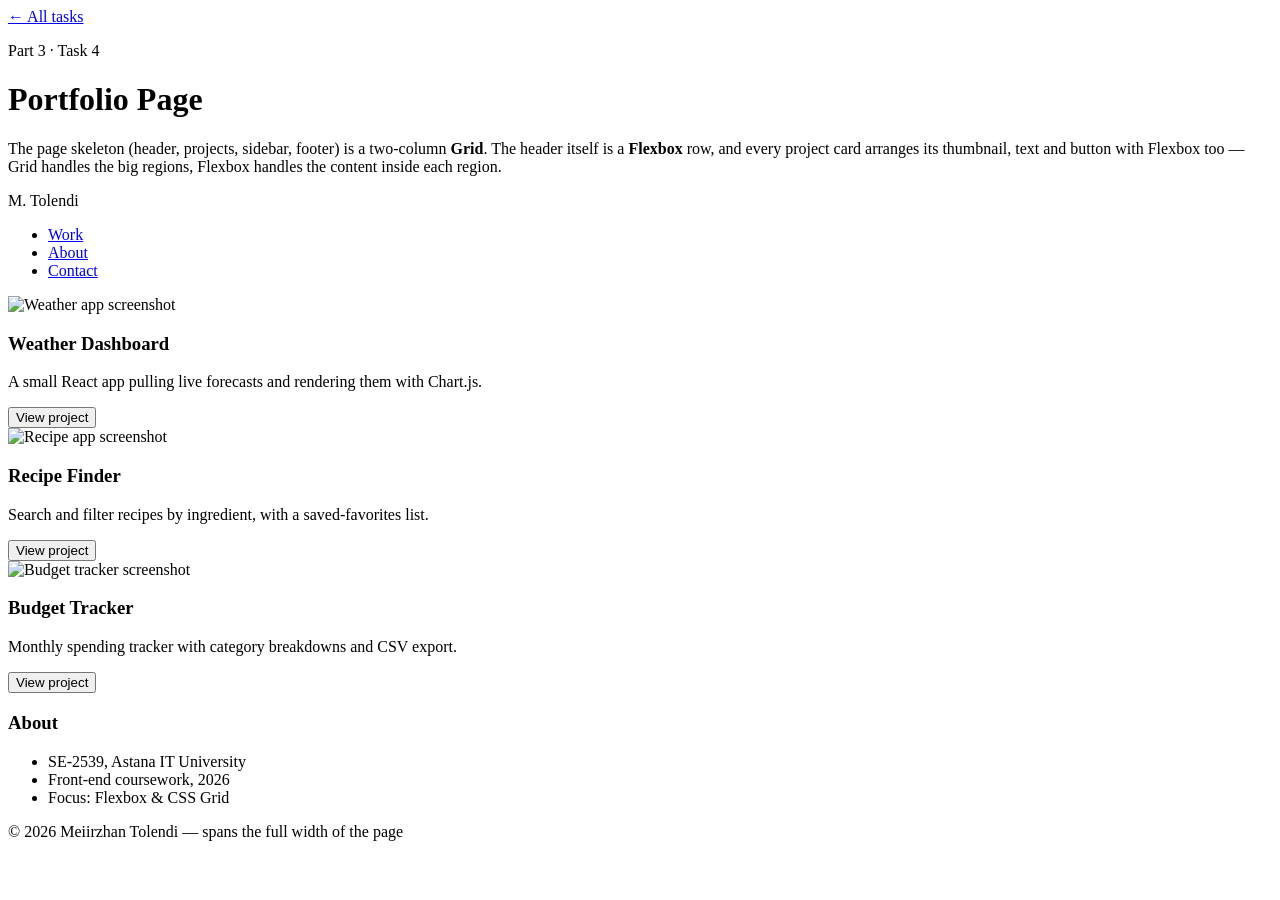
==== task4-portfolio.html @ d4a6d3f5 "Add files via upload" ====
<!DOCTYPE html>
<html lang="en">
<head>
<meta charset="UTF-8">
<meta name="viewport" content="width=device-width, initial-scale=1">
<title>Task 4 — Portfolio Page</title>
<link rel="stylesheet" href="css/style.css">
</head>
<body>
<div class="wrap">
  <a class="back-link" href="index.html">← All tasks</a>
  <p class="task-label">Part 3 · Task 4</p>
  <h1>Portfolio Page</h1>
  <p class="task-intro">The page skeleton (header, projects, sidebar, footer) is a two-column <strong>Grid</strong>. The header itself is a <strong>Flexbox</strong> row, and every project card arranges its thumbnail, text and button with Flexbox too — Grid handles the big regions, Flexbox handles the content inside each region.</p>

  <header class="portfolio-header">
    <div class="logo">M. Tolendi</div>
    <nav>
      <ul>
        <li><a href="#">Work</a></li>
        <li><a href="#">About</a></li>
        <li><a href="#">Contact</a></li>
      </ul>
    </nav>
  </header>

  <main class="portfolio-main">
    <section class="projects">
      <article class="project-card">
        <img src="https://picsum.photos/id/180/200/200" alt="Weather app screenshot">
        <div class="project-body">
          <h3>Weather Dashboard</h3>
          <p>A small React app pulling live forecasts and rendering them with Chart.js.</p>
          <button>View project</button>
        </div>
      </article>
      <article class="project-card">
        <img src="https://picsum.photos/id/201/200/200" alt="Recipe app screenshot">
        <div class="project-body">
          <h3>Recipe Finder</h3>
          <p>Search and filter recipes by ingredient, with a saved-favorites list.</p>
          <button>View project</button>
        </div>
      </article>
      <article class="project-card">
        <img src="https://picsum.photos/id/24/200/200" alt="Budget tracker screenshot">
        <div class="project-body">
          <h3>Budget Tracker</h3>
          <p>Monthly spending tracker with category breakdowns and CSV export.</p>
          <button>View project</button>
        </div>
      </article>
    </section>

    <aside class="sidebar-info">
      <h3>About</h3>
      <ul>
        <li>SE-2539, Astana IT University</li>
        <li>Front-end coursework, 2026</li>
        <li>Focus: Flexbox &amp; CSS Grid</li>
      </ul>
    </aside>
  </main>

  <footer class="portfolio-footer">© 2026 Meiirzhan Tolendi — spans the full width of the page</footer>
</div>
</body>
</html>
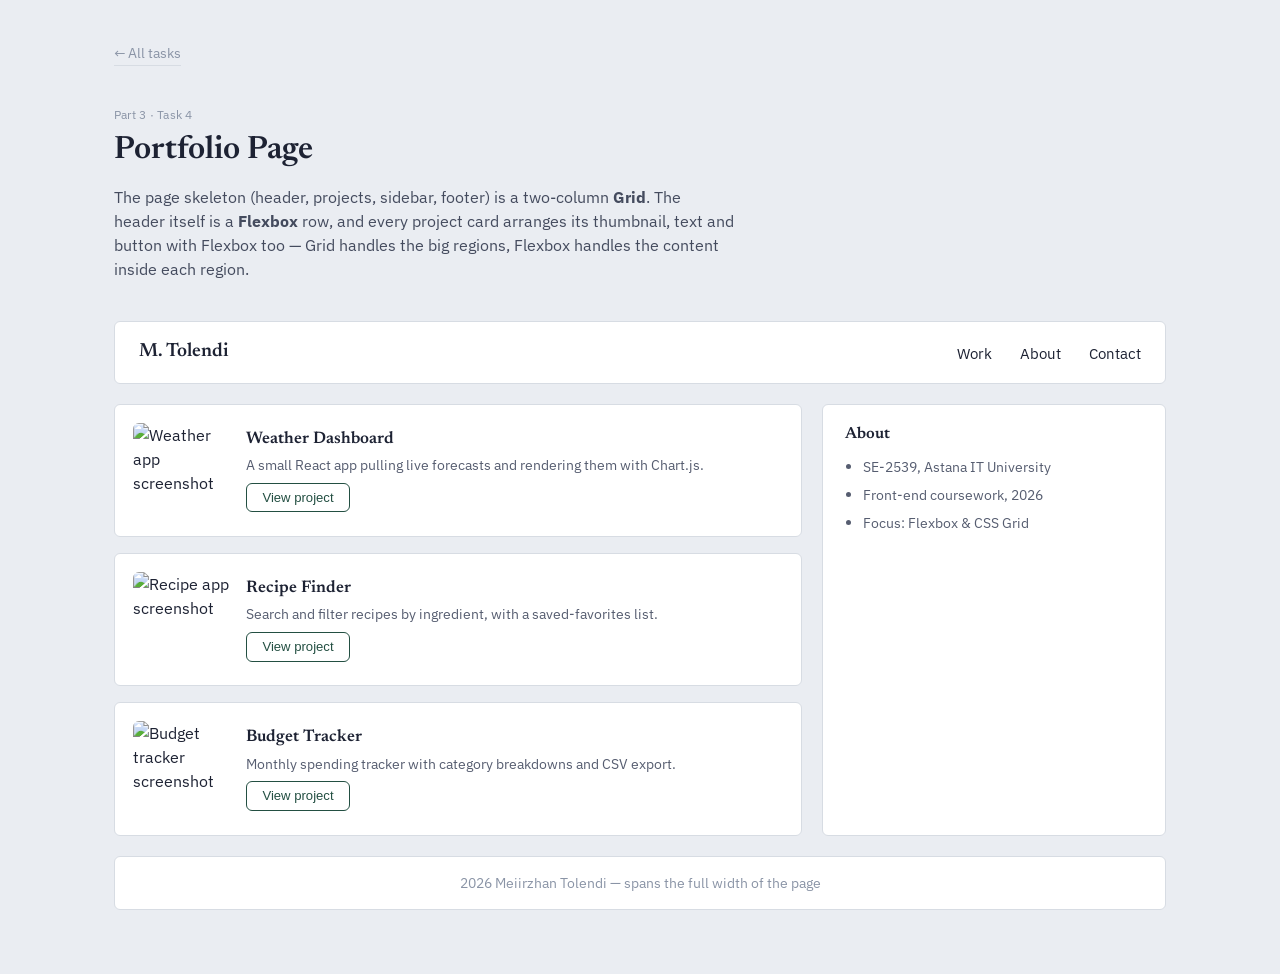
==== commit 3997bed3: "Remove copyright symbol from footer" ====
--- a/task4-portfolio.html
+++ b/task4-portfolio.html
@@ -62,7 +62,7 @@
     </aside>
   </main>
 
-  <footer class="portfolio-footer">© 2026 Meiirzhan Tolendi — spans the full width of the page</footer>
+  <footer class="portfolio-footer"> 2026 Meiirzhan Tolendi — spans the full width of the page</footer>
 </div>
 </body>
 </html>
--- a/css/style.css
+++ b/css/style.css
@@ -0,0 +1,400 @@
+@import url('https://fonts.googleapis.com/css2?family=Newsreader:ital,wght@0,400;0,500;0,600;1,400&family=IBM+Plex+Sans:wght@400;500;600&display=swap');
+
+:root {
+  --ink: #1D2233;
+  --bg: #EAEDF2;
+  --surface: #FFFFFF;
+  --accent: #2F6F5E;
+  --accent-dark: #234F42;
+  --muted: #8A94A6;
+  --border: #D7DCE3;
+  --radius: 6px;
+}
+
+* {
+  box-sizing: border-box;
+}
+
+body {
+  margin: 0;
+  font-family: 'IBM Plex Sans', sans-serif;
+  background: var(--bg);
+  color: var(--ink);
+  line-height: 1.5;
+}
+
+h1, h2, h3 {
+  font-family: 'Newsreader', serif;
+  font-weight: 600;
+  margin: 0 0 0.5em;
+  line-height: 1.2;
+}
+
+a {
+  color: var(--accent-dark);
+}
+
+img {
+  max-width: 100%;
+  display: block;
+}
+
+.wrap {
+  max-width: 1100px;
+  margin: 0 auto;
+  padding: 2.5rem 1.5rem 4rem;
+}
+
+.back-link {
+  display: inline-block;
+  margin-bottom: 1.75rem;
+  font-size: 0.85rem;
+  color: var(--muted);
+  text-decoration: none;
+  border-bottom: 1px solid var(--border);
+  padding-bottom: 2px;
+}
+
+.back-link:hover {
+  color: var(--accent-dark);
+  border-color: var(--accent-dark);
+}
+
+.task-label {
+  font-size: 0.75rem;
+  color: var(--muted);
+  letter-spacing: 0.02em;
+  margin-bottom: 0.4rem;
+}
+
+.task-intro {
+  max-width: 62ch;
+  color: #444B5E;
+  margin-bottom: 2.5rem;
+}
+
+section + section {
+  margin-top: 3.5rem;
+}
+.site-header {
+  display: flex;
+  justify-content: space-between;
+  align-items: center;
+  background: var(--surface);
+  border: 1px solid var(--border);
+  border-radius: var(--radius);
+  padding: 1rem 1.75rem;
+}
+
+.logo {
+  font-family: 'Newsreader', serif;
+  font-size: 1.3rem;
+  font-weight: 600;
+  color: var(--ink);
+}
+
+.nav-links {
+  display: flex;
+  align-items: center;
+  gap: 2rem;
+  list-style: none;
+  margin: 0;
+  padding: 0;
+}
+
+.nav-links a {
+  text-decoration: none;
+  color: var(--ink);
+  font-size: 0.95rem;
+}
+
+.nav-links a:hover {
+  color: var(--accent-dark);
+}
+
+.nav-links .cta {
+  background: var(--accent);
+  color: #fff;
+  padding: 0.5rem 1.1rem;
+  border-radius: var(--radius);
+}
+
+.nav-links .cta:hover {
+  background: var(--accent-dark);
+  color: #fff;
+}
+
+@media (max-width: 560px) {
+  .site-header { flex-direction: column; align-items: flex-start; gap: 1rem; }
+  .nav-links { flex-wrap: wrap; gap: 1rem 1.5rem; }
+}
+.card-row {
+  display: flex;
+  flex-wrap: wrap;
+  gap: 1.5rem;
+}
+
+.card {
+  flex: 1 1 260px;
+  display: flex;
+  flex-direction: column;
+  background: var(--surface);
+  border: 1px solid var(--border);
+  border-radius: var(--radius);
+  overflow: hidden;
+  transition: transform 0.18s ease, box-shadow 0.18s ease;
+}
+
+.card:hover {
+  transform: translateY(-6px);
+  box-shadow: 0 14px 28px rgba(29, 34, 51, 0.12);
+}
+
+.card img {
+  width: 100%;
+  height: 170px;
+  object-fit: cover;
+}
+
+.card-body {
+  display: flex;
+  flex-direction: column;
+  flex: 1;
+  padding: 1.25rem 1.35rem 1.5rem;
+}
+
+.card-body h3 {
+  font-size: 1.15rem;
+  margin-bottom: 0.5rem;
+}
+
+.card-body p {
+  color: #565D70;
+  font-size: 0.92rem;
+  flex: 1;
+  margin: 0 0 1.25rem;
+}
+
+.card-body button {
+  align-self: flex-start;
+  border: 1px solid var(--accent-dark);
+  background: transparent;
+  color: var(--accent-dark);
+  padding: 0.55rem 1.2rem;
+  border-radius: var(--radius);
+  font-size: 0.88rem;
+  cursor: pointer;
+}
+
+.card-body button:hover {
+  background: var(--accent-dark);
+  color: #fff;
+}
+.page-grid {
+  display: grid;
+  grid-template-columns: 220px 1fr;
+  grid-template-rows: auto 1fr auto;
+  grid-template-areas:
+    "header header"
+    "sidebar main"
+    "footer footer";
+  gap: 1rem;
+  min-height: 480px;
+}
+
+.page-grid > * {
+  background: var(--surface);
+  border: 1px solid var(--border);
+  border-radius: var(--radius);
+  padding: 1.25rem 1.5rem;
+}
+
+.g-header { grid-area: header; }
+.g-sidebar { grid-area: sidebar; }
+.g-main { grid-area: main; }
+.g-footer { grid-area: footer; }
+
+.g-header, .g-footer {
+  display: flex;
+  align-items: center;
+  color: var(--muted);
+  font-size: 0.9rem;
+}
+
+.g-sidebar ul {
+  list-style: none;
+  margin: 0;
+  padding: 0;
+  display: flex;
+  flex-direction: column;
+  gap: 0.75rem;
+}
+
+.g-sidebar a {
+  text-decoration: none;
+  color: var(--ink);
+  font-size: 0.92rem;
+}
+
+.g-sidebar a:hover { color: var(--accent-dark); }
+
+@media (max-width: 640px) {
+  .page-grid {
+    grid-template-columns: 1fr;
+    grid-template-areas:
+      "header"
+      "main"
+      "sidebar"
+      "footer";
+  }
+}
+.gallery {
+  display: grid;
+  grid-template-columns: repeat(3, 1fr);
+  grid-auto-rows: 200px;
+  gap: 0.9rem;
+}
+
+.gallery figure {
+  position: relative;
+  margin: 0;
+  border-radius: var(--radius);
+  overflow: hidden;
+}
+
+.gallery img {
+  width: 100%;
+  height: 100%;
+  object-fit: cover;
+}
+
+.gallery figcaption {
+  position: absolute;
+  inset: auto 0 0 0;
+  padding: 0.7rem 0.9rem;
+  background: linear-gradient(to top, rgba(29,34,51,0.85), rgba(29,34,51,0));
+  color: #fff;
+  font-size: 0.85rem;
+  transform: translateY(100%);
+  transition: transform 0.2s ease;
+}
+
+.gallery figure:hover figcaption {
+  transform: translateY(0);
+}
+
+@media (max-width: 700px) {
+  .gallery { grid-template-columns: repeat(2, 1fr); }
+}
+.portfolio-header {
+  display: flex;
+  justify-content: space-between;
+  align-items: center;
+  background: var(--surface);
+  border: 1px solid var(--border);
+  border-radius: var(--radius);
+  padding: 1rem 1.5rem;
+  margin-bottom: 1.25rem;
+}
+
+.portfolio-header .logo {
+  font-family: 'Newsreader', serif;
+  font-weight: 600;
+  font-size: 1.2rem;
+}
+
+.portfolio-header nav ul {
+  display: flex;
+  gap: 1.75rem;
+  list-style: none;
+  margin: 0;
+  padding: 0;
+}
+
+.portfolio-header nav a {
+  text-decoration: none;
+  color: var(--ink);
+  font-size: 0.92rem;
+}
+
+.portfolio-header nav a:hover { color: var(--accent-dark); }
+
+.portfolio-main {
+  display: grid;
+  grid-template-columns: 2fr 1fr;
+  gap: 1.25rem;
+}
+
+.projects {
+  display: flex;
+  flex-direction: column;
+  gap: 1rem;
+}
+
+.project-card {
+  display: flex;
+  gap: 1.1rem;
+  background: var(--surface);
+  border: 1px solid var(--border);
+  border-radius: var(--radius);
+  padding: 1.1rem;
+  align-items: center;
+}
+
+.project-card img {
+  width: 96px;
+  height: 96px;
+  border-radius: var(--radius);
+  object-fit: cover;
+  flex-shrink: 0;
+}
+
+.project-card .project-body {
+  display: flex;
+  flex-direction: column;
+  flex: 1;
+  gap: 0.4rem;
+}
+
+.project-card h3 { font-size: 1.05rem; margin: 0; }
+.project-card p { margin: 0; color: #565D70; font-size: 0.88rem; }
+
+.project-card button {
+  align-self: flex-start;
+  border: 1px solid var(--accent-dark);
+  background: transparent;
+  color: var(--accent-dark);
+  padding: 0.4rem 0.95rem;
+  border-radius: var(--radius);
+  font-size: 0.82rem;
+  cursor: pointer;
+}
+
+.project-card button:hover { background: var(--accent-dark); color: #fff; }
+
+.sidebar-info {
+  background: var(--surface);
+  border: 1px solid var(--border);
+  border-radius: var(--radius);
+  padding: 1.25rem 1.4rem;
+}
+
+.sidebar-info h3 { font-size: 1rem; margin-bottom: 0.75rem; }
+.sidebar-info ul { margin: 0; padding-left: 1.1rem; color: #565D70; font-size: 0.9rem; }
+.sidebar-info li + li { margin-top: 0.4rem; }
+
+.portfolio-footer {
+  margin-top: 1.25rem;
+  background: var(--surface);
+  border: 1px solid var(--border);
+  border-radius: var(--radius);
+  padding: 1rem 1.5rem;
+  text-align: center;
+  color: var(--muted);
+  font-size: 0.85rem;
+}
+
+@media (max-width: 700px) {
+  .portfolio-main { grid-template-columns: 1fr; }
+  .portfolio-header { flex-direction: column; align-items: flex-start; gap: 0.75rem; }
+}
